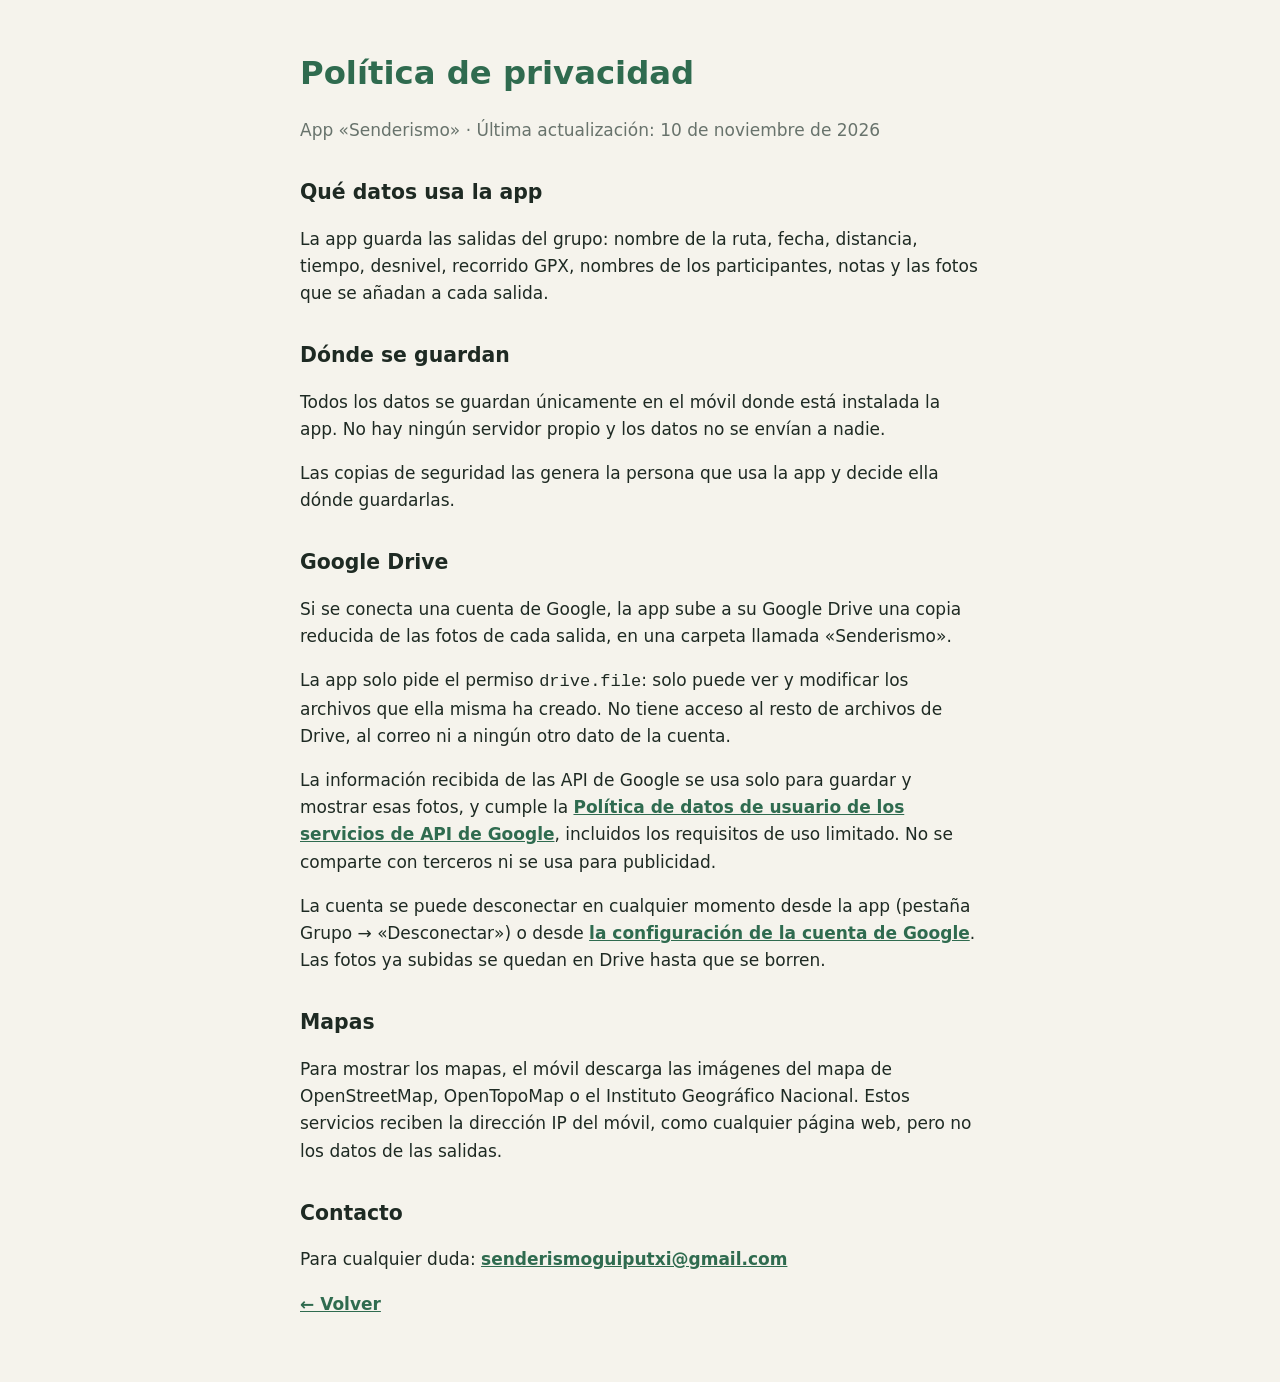
==== privacidad.html @ 62a1cb76 "Add files via upload" ====
<!doctype html>
<html lang="es">
<head>
<meta charset="utf-8">
<meta name="viewport" content="width=device-width, initial-scale=1">
<title>Política de privacidad · Senderismo</title>
<style>
  body { margin: 0; background: #F5F3EC; color: #1E2A23; font: 17px/1.6 system-ui, -apple-system, "Segoe UI", Roboto, sans-serif; }
  main { max-width: 680px; margin: 0 auto; padding: 48px 20px; }
  h1 { color: #2F6B4F; font-size: 1.9em; margin: 0 0 4px; }
  h2 { font-size: 1.2em; margin-top: 32px; }
  a { color: #2F6B4F; font-weight: 600; }
  .date { color: #68736C; }
</style>
</head>
<body>
<main>
  <h1>Política de privacidad</h1>
  <p class="date">App «Senderismo» · Última actualización: 10 de noviembre de 2026</p>

  <h2>Qué datos usa la app</h2>
  <p>La app guarda las salidas del grupo: nombre de la ruta, fecha, distancia, tiempo, desnivel, recorrido GPX, nombres de los participantes, notas y las fotos que se añadan a cada salida.</p>

  <h2>Dónde se guardan</h2>
  <p>Todos los datos se guardan únicamente en el móvil donde está instalada la app. No hay ningún servidor propio y los datos no se envían a nadie.</p>
  <p>Las copias de seguridad las genera la persona que usa la app y decide ella dónde guardarlas.</p>

  <h2>Google Drive</h2>
  <p>Si se conecta una cuenta de Google, la app sube a su Google Drive una copia reducida de las fotos de cada salida, en una carpeta llamada «Senderismo».</p>
  <p>La app solo pide el permiso <code>drive.file</code>: solo puede ver y modificar los archivos que ella misma ha creado. No tiene acceso al resto de archivos de Drive, al correo ni a ningún otro dato de la cuenta.</p>
  <p>La información recibida de las API de Google se usa solo para guardar y mostrar esas fotos, y cumple la <a href="https://developers.google.com/terms/api-services-user-data-policy">Política de datos de usuario de los servicios de API de Google</a>, incluidos los requisitos de uso limitado. No se comparte con terceros ni se usa para publicidad.</p>
  <p>La cuenta se puede desconectar en cualquier momento desde la app (pestaña Grupo → «Desconectar») o desde <a href="https://myaccount.google.com/permissions">la configuración de la cuenta de Google</a>. Las fotos ya subidas se quedan en Drive hasta que se borren.</p>

  <h2>Mapas</h2>
  <p>Para mostrar los mapas, el móvil descarga las imágenes del mapa de OpenStreetMap, OpenTopoMap o el Instituto Geográfico Nacional. Estos servicios reciben la dirección IP del móvil, como cualquier página web, pero no los datos de las salidas.</p>

  <h2>Contacto</h2>
  <p>Para cualquier duda: <a href="mailto:senderismoguiputxi@gmail.com">senderismoguiputxi@gmail.com</a></p>
  <p><a href="index.html">← Volver</a></p>
</main>
</body>
</html>
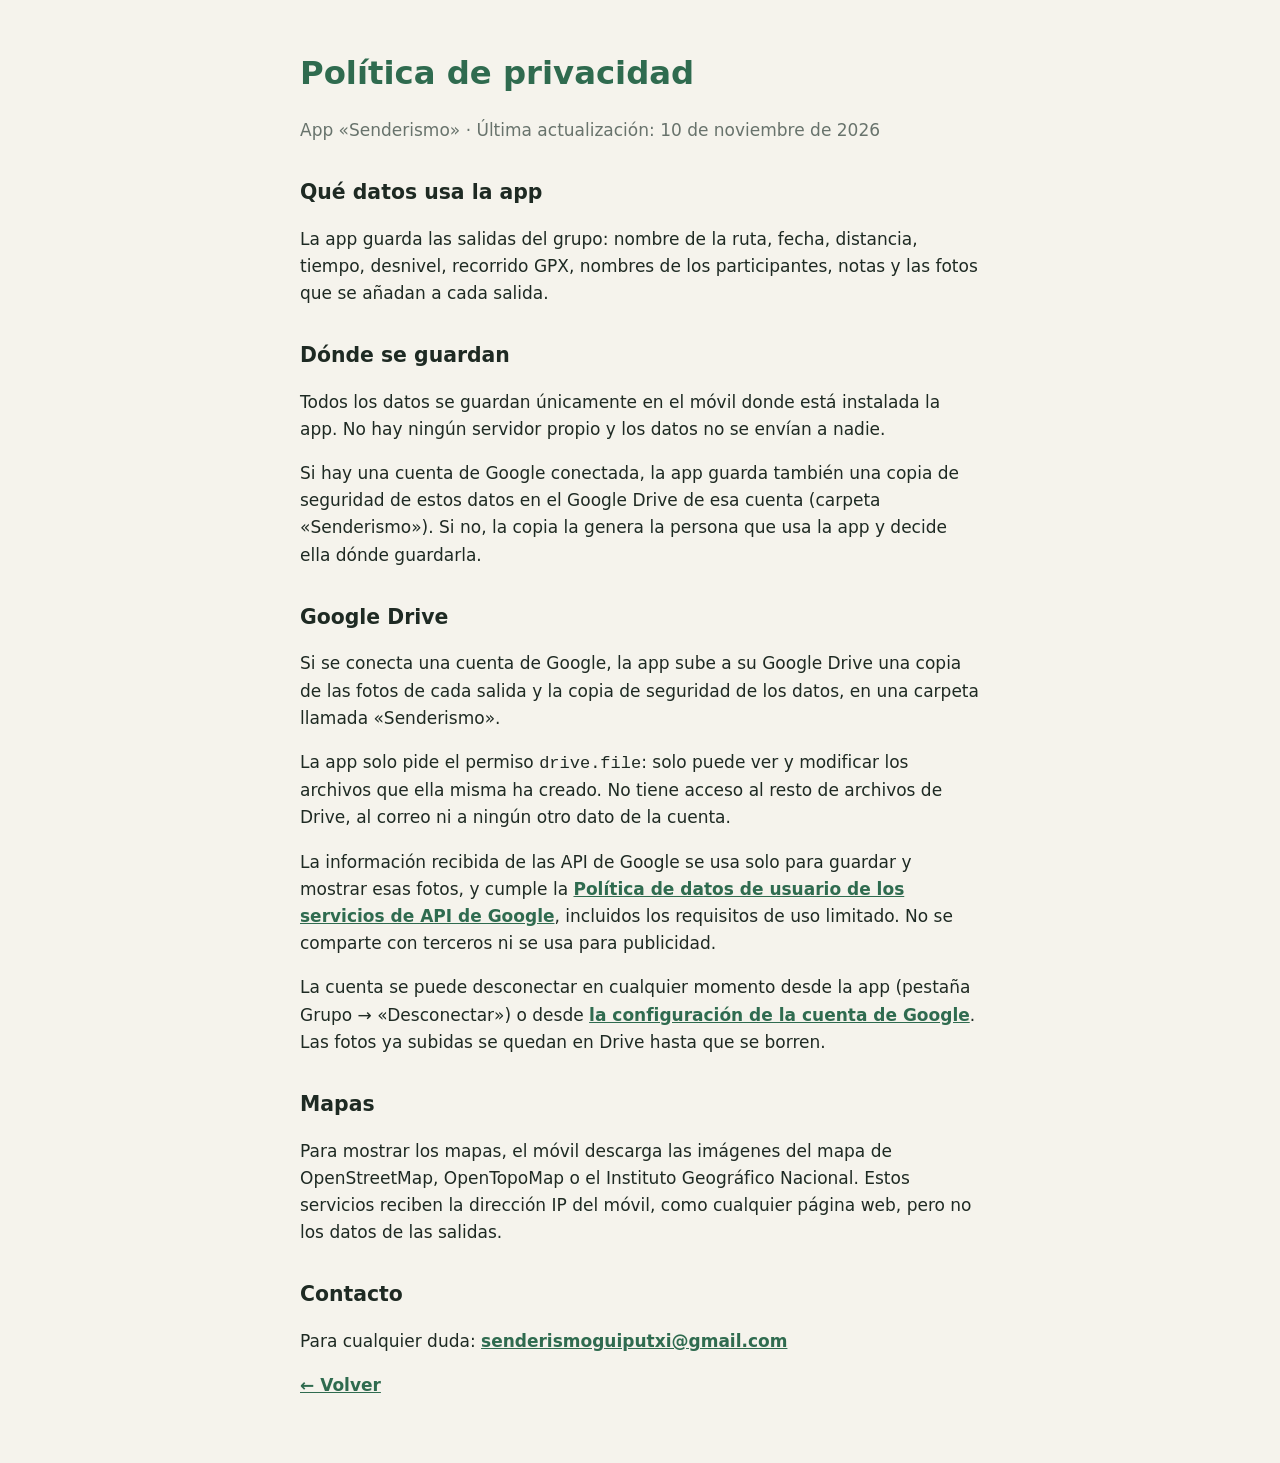
==== commit 01d5b363: "Add files via upload" ====
--- a/privacidad.html
+++ b/privacidad.html
@@ -23,10 +23,10 @@
 
   <h2>Dónde se guardan</h2>
   <p>Todos los datos se guardan únicamente en el móvil donde está instalada la app. No hay ningún servidor propio y los datos no se envían a nadie.</p>
-  <p>Las copias de seguridad las genera la persona que usa la app y decide ella dónde guardarlas.</p>
+  <p>Si hay una cuenta de Google conectada, la app guarda también una copia de seguridad de estos datos en el Google Drive de esa cuenta (carpeta «Senderismo»). Si no, la copia la genera la persona que usa la app y decide ella dónde guardarla.</p>
 
   <h2>Google Drive</h2>
-  <p>Si se conecta una cuenta de Google, la app sube a su Google Drive una copia reducida de las fotos de cada salida, en una carpeta llamada «Senderismo».</p>
+  <p>Si se conecta una cuenta de Google, la app sube a su Google Drive una copia de las fotos de cada salida y la copia de seguridad de los datos, en una carpeta llamada «Senderismo».</p>
   <p>La app solo pide el permiso <code>drive.file</code>: solo puede ver y modificar los archivos que ella misma ha creado. No tiene acceso al resto de archivos de Drive, al correo ni a ningún otro dato de la cuenta.</p>
   <p>La información recibida de las API de Google se usa solo para guardar y mostrar esas fotos, y cumple la <a href="https://developers.google.com/terms/api-services-user-data-policy">Política de datos de usuario de los servicios de API de Google</a>, incluidos los requisitos de uso limitado. No se comparte con terceros ni se usa para publicidad.</p>
   <p>La cuenta se puede desconectar en cualquier momento desde la app (pestaña Grupo → «Desconectar») o desde <a href="https://myaccount.google.com/permissions">la configuración de la cuenta de Google</a>. Las fotos ya subidas se quedan en Drive hasta que se borren.</p>
